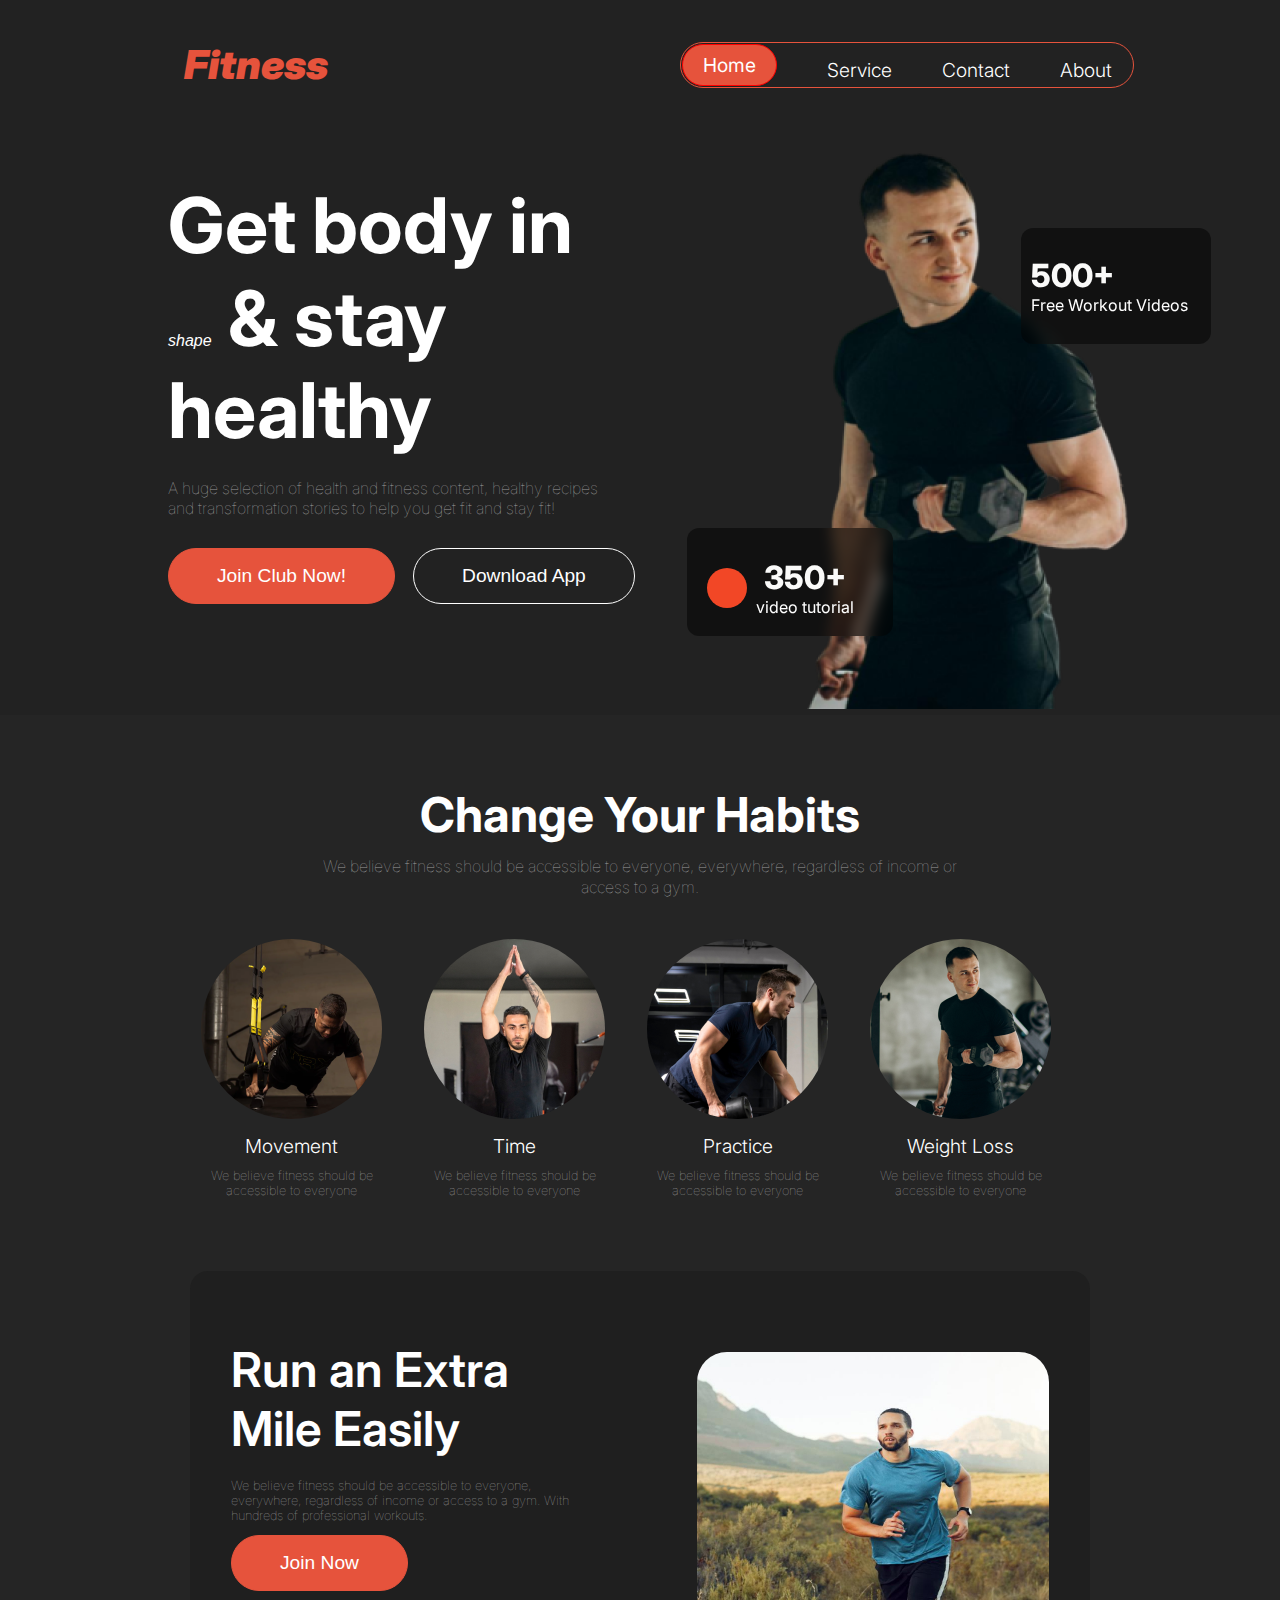
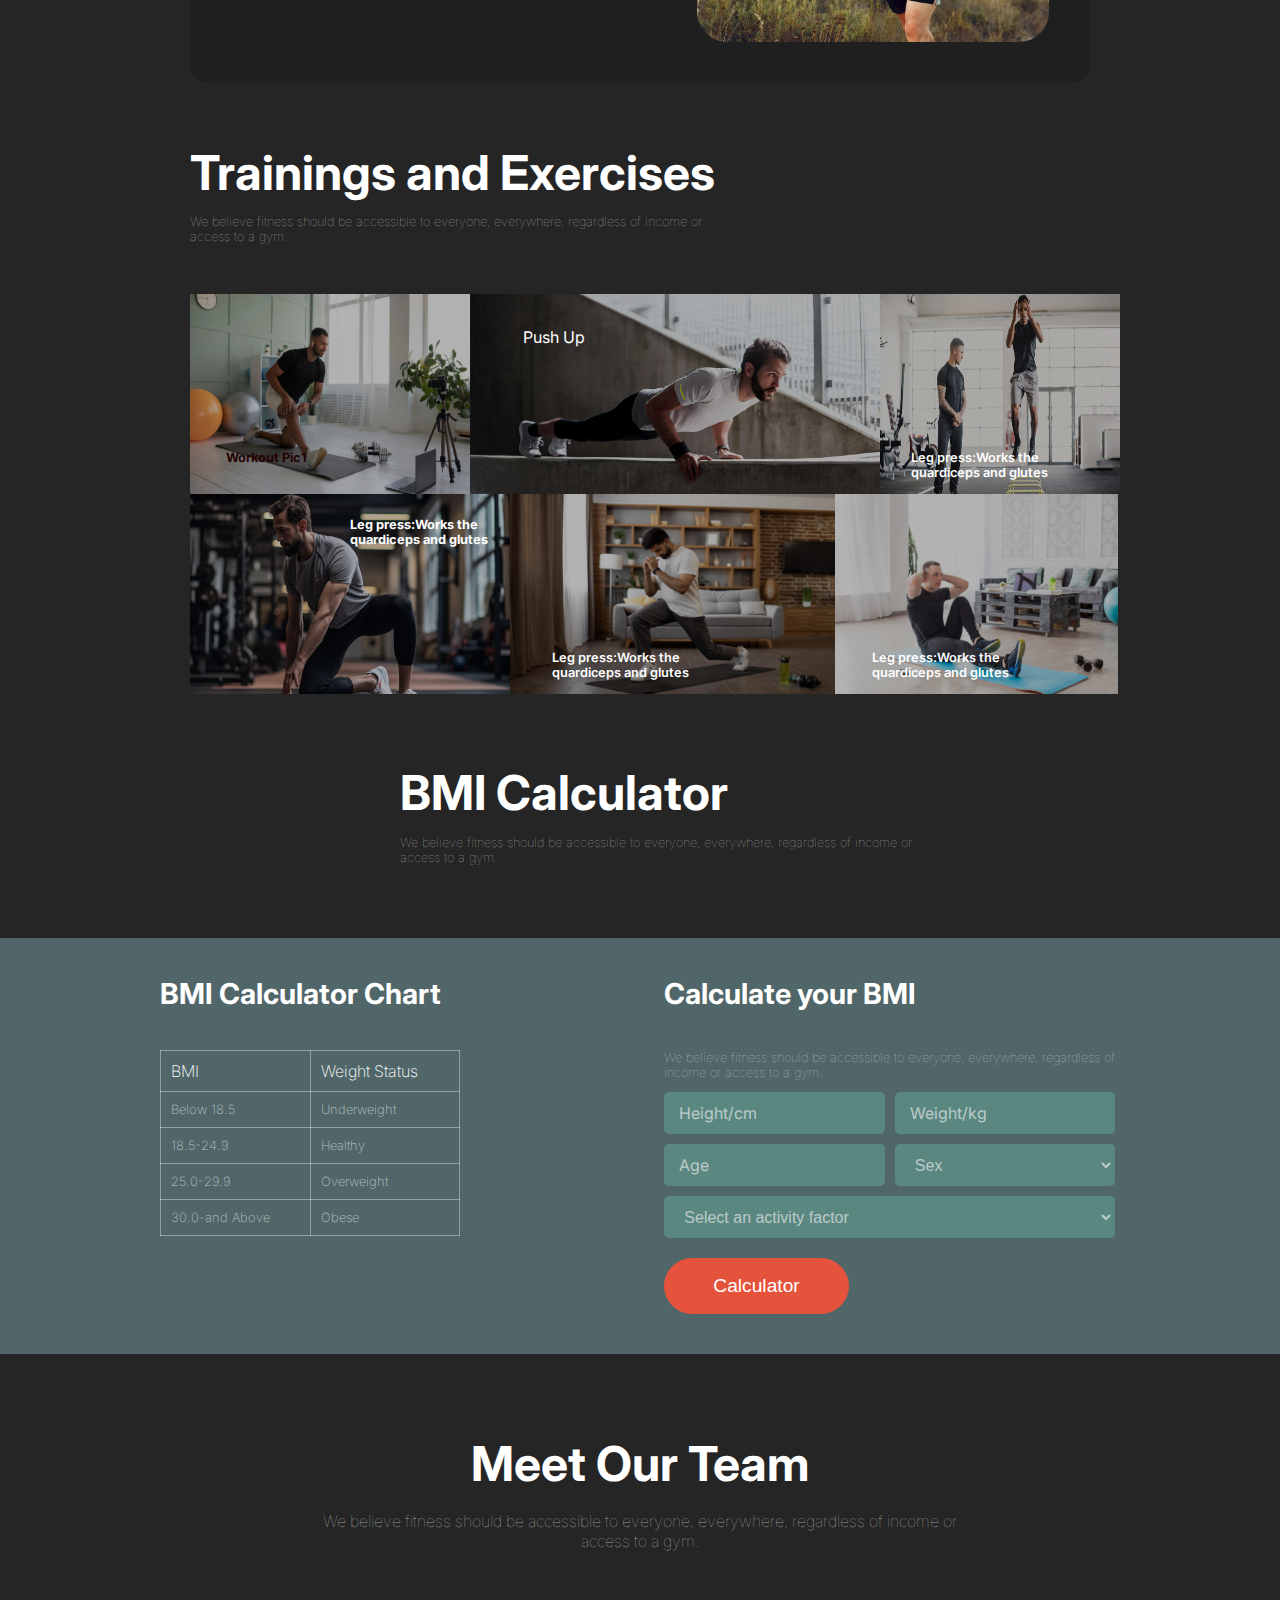
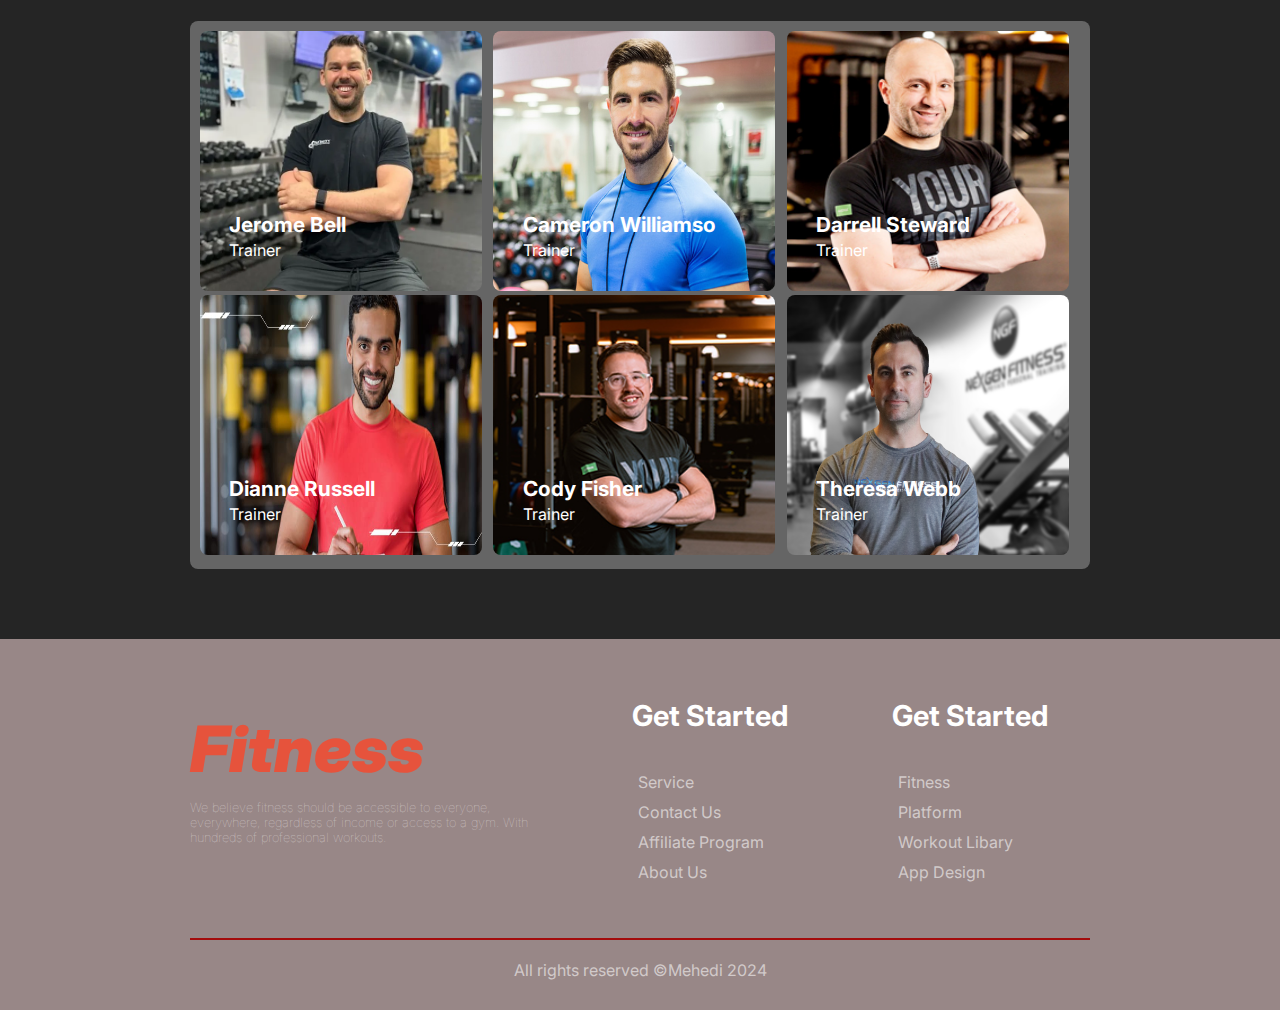
==== emni.html @ e398e217 "first commit of ass2" ====
<!DOCTYPE html>
<html lang="en">
  <head>
    <meta charset="UTF-8" />
    <meta name="viewport" content="width=device-width, initial-scale=1.0" />
    <title>Document</title>
    <link rel="preconnect" href="https://fonts.googleapis.com" />
    <link rel="preconnect" href="https://fonts.gstatic.com" crossorigin />
    <link
      href="https://fonts.googleapis.com/css2?family=Inter:ital,opsz,wght@0,14..32,100..900;1,14..32,100..900&display=swap"
      rel="stylesheet"
    />
    <link href="https://fonts.cdnfonts.com/css/miama" rel="stylesheet" />

    <link rel="stylesheet" href="vai.css" />
  </head>

  <body class="inter-normal">
    <header>
      <div class="bg-color nav-all">
        <nav class="navbar display-flex">
          <p class="nav-text"><b>Fitness</b></p>
          <ul class="nav-links">
            <li class="list-item dark-font1 home">Home</li>
            <li class="list-item">Service</li>
            <li class="list-item">Contact</li>
            <li class="list-item about">About</li>
          </ul>
        </nav>

        <div class="display-flex content-pic">
          <div class="h1-text">
            <h1 class="main-text">
              Get body in <br />
              <span class="miama">shape</span> & stay <br />
              healthy
            </h1>
            <p class="huge">
              A huge selection of health and fitness content, healthy recipes
              <br />
              and transformation stories to help you get fit and stay fit!
            </p>
            <button class="dark-font1 dark-font2 join-club">
              Join Club Now!
            </button>
            <button class="download dark-font2">Download App</button>
          </div>
          <div class="pic-1">
            <img id="ekto" src="asset/Images 2.png" alt="" />
            <div class="overlay">
              <span class="video">500+</span><br />
              Free Workout Videos
            </div>
            <div class="overlay2">
              <div class="box"></div>
              <div class="video-tutor">
                <span class="video">350+</span><br />
                video tutorial
              </div>
            </div>
          </div>
        </div>
      </div>
      <div class="habit bg-color">
        <div class="change">
          <h4 class="dark-font2 Change-Your">Change Your Habits</h4>
          <p class="huge we-belive">
            We believe fitness should be accessible to everyone, everywhere,
            regardless of income or <br />
            access to a gym.
          </p>
        </div>
        <div class="round-pic display-flex">
          <div class="round-all">
            <img class="roundpic" src="asset/image 3.png" alt="" />
            <h4 class="movement dark-font2">Movement</h4>
            <p class="we-believe">
              We believe fitness should be <br />
              accessible to everyone
            </p>
          </div>
          <div class="round-all">
            <img class="roundpic" src="asset/image 2.png" alt="" />
            <h4 class="movement dark-font2">Time</h4>
            <p class="we-believe">
              We believe fitness should be <br />
              accessible to everyone
            </p>
          </div>
          <div class="round-all">
            <img class="roundpic" src="asset/image 4.png" alt="" />
            <h4 class="movement dark-font2">Practice</h4>
            <p class="we-believe">
              We believe fitness should be <br />
              accessible to everyone
            </p>
          </div>
          <div class="round-all">
            <img class="roundpic" src="asset/image 5.png" alt="" />
            <h4 class="movement dark-font2">Weight Loss</h4>
            <p class="we-believe">
              We believe fitness should be <br />
              accessible to everyone
            </p>
          </div>
        </div>
      </div>
      <div class="mybg">
        <div class="display-flex div-inner1">
          <div class="div-inner2">
            <h3 class="run-an">
              Run an Extra <br />Mile Easily
            </h3>
            <p class="fitness">
              We believe fitness should be accessible to everyone,<br />
              everywhere, regardless of income or access to a gym. With <br />
              hundreds of professional workouts.
            </p>
            <button class="dark-font1 dark-font2 join-club">Join Now</button>
          </div>
          <div class="zoom-container">
            <img class="run" src="asset/run.jpg" alt="" />
          </div>
        </div>
      </div>
      <section>
        <div class="traning bg-color">
          <div class="rainings">
            <h3 class="dark-font2 excersice">Trainings and Exercises</h3>
            <p class="fitness">
              We believe fitness should be accessible to everyone, everywhere,
              regardless of income or <br />
              access to a gym.
            </p>

            <div class="row1">
              <div class="hatu-dhora">
                <img id="height1" src="asset/exercise1.jpg" alt="" />
                <p class="workout-c1">Workout Pic1</p>
              </div>
              <div class="hatu-dhora">
                <img class="height2" src="asset/exercise2.png" alt="" />
                <p class="workout-c2 dark-font2">Push Up</p>
              </div>
              <div class="hatu-dhora">
                <img class="height3" src="asset/exercise3.png" alt="" />
                <p class="workout-c1 leg-pres2">
                  Leg press:Works the <br />
                  quardiceps and glutes
                </p>
              </div>
            </div>
            <div class="row1 row2">
              <div class="hatu-dhora">
                <img class="height4" src="asset/exercise4.png" alt="" />
                <p class="workout-c2 leg-pres2 leg-pres3">
                  Leg press:Works the <br />
                  quardiceps and glutes
                </p>
              </div>
              <div class="hatu-dhora">
                <img class="height5" src="asset/exercise5.jpg" alt="" />
                <p class="workout-c1 leg-pres2">
                  Leg press:Works the <br />
                  quardiceps and glutes
                </p>
              </div>
              <div class="hatu-dhora">
                <img class="height6" src="asset/exercise6.jpg" alt="" />
                <p class="workout-c1 leg-pres2">
                  Leg press:Works the <br />
                  quardiceps and glutes
                </p>
              </div>
            </div>
          </div>
        </div>
      </section>
      <section class="bg-color">
        <div class="calculator">
          <h3 class="alculator">BMI Calculator</h3>
          <p class="fitness">
            We believe fitness should be accessible to everyone, everywhere,
            regardless of income or <br />
            access to a gym.
          </p>
        </div>
      </section>
      <section class="chart" >
     <div class="chart1">
      <div class="chart2">
        <h4 class="bmih4-text">BMI Calculator Chart</h4>
          <table>
            <thead>
              <tr>
                <th><span>BMI</span></th>
                <th><span>Weight Status</span></th>
              </tr>
            </thead>
            <tbody>
              <tr>
                <th>Below 18.5</th>
                <th>Underweight</th>
              </tr>
              <tr>
                <th>18.5-24.9</th>
                <th>Healthy</th>
              </tr>
              <tr>
                <th>25.0-29.9</th>
                <th>Overweight</th>
              </tr>
              <tr>
                <th>30.0-and Above</th>
                <th>Obese</th>
              </tr>
            </tbody>
          </table>

      </div>
      <div class="chart3">
        <h4 class="bmih4-text">Calculate your BMI</h4>
        <p class="fitness">We believe fitness should be accessible to everyone, everywhere, regardless of <br> 
          income or access to a gym. </p>
          <div class="now-calender container">
            <div class="date">Height/cm</div>
            <div  class="date">Weight/kg</div>
            <div  class="date">Age</div>
            <select class="first-option">
              <option class="date" value="">Sex</option>
          </select>
          <select class="first-option full-width">
              <option class="date" value="">Select an activity factor</option>
          </select>
          </div>
          <button class="dark-font1 dark-font2 join-club clak-btn">Calculator</button>
      </div>
     </div>
      </section>
      <section class="team">
        <h3 class="meet-ur">Meet Our Team</h3>
        <p class="huge we-belive">We believe fitness should be accessible to everyone, everywhere, regardless of income or <br>access to a gym.</p>
      </section>
      <section class="bg-color padding">
    <div class="team-container">
      <div class="team1">
        <div class="trainer">
          <img class="trainer-height1" src="asset/trainer1.png" alt="" />
          <h6 class="trainer-c1">Jerome Bell</h6>
          <p class="ameron">Trainer</p>
        </div>
        <div class="trainer">
          <img class="trainer-height1" src="asset/trainer2.png" alt="" />
         
          <h6 class="trainer-c1">Cameron Williamso</h6>
          <p class="ameron">Trainer</p>
        </div>
        <div class="trainer">
          <img class="trainer-height1" src="asset/trainer3.png" alt="" />
          <h6 class="trainer-c1">Darrell Steward</h6>
          <p class="ameron">Trainer</p>
        </div>
      </div>
      <div class="team1">
        <div class="trainer">
          <img class="trainer-height1" src="asset/trainer4.png" alt="" />
          <h6 class="trainer-c1">Dianne Russell</h6>
          <p class="ameron">Trainer</p>
        </div>
        <div class="trainer">
          <img class="trainer-height1" src="asset/trainer5.png" alt="" />
         
          <h6 class="trainer-c1">Cody Fisher</h6>
          <p class="ameron">Trainer</p>
        </div>
        <div class="trainer">
          <img class="trainer-height1" src="asset/trainer6.png" alt="" />
          <h6 class="trainer-c1">Theresa Webb</h6>
          <p class="ameron">Trainer</p>
        </div>
      </div>
    </div>
      </section>
   <section>
    <footer class="footer-sec">
      <div>
        <h2 class="nav-text ness">Fitness</h2>
        <p class="fitness foot-text">We believe fitness should be accessible to everyone,<br> 
          everywhere, regardless of income or access to a gym. With <br> 
          hundreds of professional workouts.</p>
      </div>
      <div class="last-list">
        <h3 class="bmih4-text started">Get Started</h3>
        <ul>
          <li>Service</li>
          <li>Contact Us</li>
          <li>Affiliate Program</li>
          <li>About Us</li>
        </ul>
      </div>
      <div class="last-list">
        <h3 class="bmih4-text started">Get Started</h3>
        <ul>
          <li>Fitness</li>
          <li>Platform</li>
          <li>Workout Libary</li>
          <li>App Design</li>
        </ul>
      </div>
    </footer>  
   </section>
   <section>
    <div class="footer">
      <div class="line"></div>
      <div class="copyright">
          All rights reserved ©Mehedi 2024
      </div>
  </div>
   </section>
    </header>
  </body>
</html>
---- vai.css ----
/* font related styles */

.inter-normal {
  font-family: "Inter", sans-serif;
  font-optical-sizing: auto;
  font-style: normal;
  margin: auto;
}

.miama {
  font-family: "Miama", sans-serif;
  font-style: italic;
  font-optical-sizing: auto;
  font-weight: 200;
}

/*  shared style */
.dark-font1 {
  background-color: #e6533c;
}

.display-flex {
  display: flex;
}

.dark-font2 {
  color: #ffffff;
}
.content-pic{
  justify-content: space-between;
}
.bg-color{
  background-color:#111111ea ;
}

/* navbar related styles */
.nav-all {
  height: 715px;
  background-color: #111111ed;
  
}

.nav-text {
  font-size: 2.5rem;
  color: #e6533c;
  font-style: italic;
  font-weight: bold;
  padding-left: 38px;
}

.navbar {
  width: 100%;
  justify-content: space-around;
  align-items: center;
}

.nav-links {
  list-style: none;
  display: flex;
  border: 1px solid #e6533c;
  justify-content: center;
  padding: 1px;
  margin-left: 60px;
  border-radius: 42px;
  align-items: center;
}

.nav-link {
  text-decoration: none;
}

.list-item {
  margin-right: 50px;
  color: #ffffff;
  font-size: 1.2rem;
  font-weight: 300;
}

.home {
  color: #ffffff;
  font-weight: 400;
  border: 1px solid red;
  border-radius: 42px;
  padding: 8px 20px 8px 20px;
  margin-left: 0;
  font-size: 1.2rem;
}

.about {
  margin-right: 20px;
}

/* pic and text related style */

.h1-text {
  /* margin-right: 190px; */
  padding-left: 168px;
}

.main-text {
  color: #ffffff;
  font-size: 4.8rem;
  line-height: 1.2;
}

#shape {
  font-weight: 100;
}

.huge {
  color: #ffffff91;
  font-weight: 100;
  margin-top: -30px;
  margin-bottom: 30px;
}

.join-club {
  margin-top: 0px;
  border: 1px solid #e6533c;
  font-weight: 100;
  font-size: 1.2rem;
  padding: 16px 48px 16px 48px;
  border-radius: 42px;
}


.download {
  margin-top: 0px;
  border: 1px solid #ffffff;
  font-weight: 300;
  font-size: 1.2rem;
  padding: 16px 48px 16px 48px;
  border-radius: 42px;
  background-color: transparent;
  margin-left: 14px;
}
.pic-1{
  padding-right: 130px;
}

.video-tutorial {
  width: 206px;
  height: 96px;
}

.overlay2 {
  position: absolute;
  width: 206px;
  height: 88PX;
  margin: -185px 0 -397px -114px;
  padding-top: 20px;
  background-color: rgba(0, 0, 0, 0.495);
  color: white;
  border-radius: 12px;
  font-size: 16px;
  text-align: center;
  /* align-items: center; */
  /* justify-content: center; */
  backdrop-filter: blur(7px);
}

.box {
  width: 40px;
  height: 40px;
  background-color: #f24726;
  border-radius: 50%;
  margin-left: 20px;
  margin-top: 20px;
}

.video-tutor {
  margin-left: 30px;
  margin-top: -50px;
}

.video {
  font-size: 2rem;
  font-weight: 800;
  color: #fafaf9;
}

.overlay {
  position: absolute;
  width: 180px;
  height: 88px;
  margin: -485px -900px 0px 220px;
  padding-top: 28px;
  padding-left: 10px;
  background-color: rgba(0, 0, 0, 0.495);
  color: white;
  border-radius: 12px;
  font-size: 16px;
  justify-content: center;
  backdrop-filter: blur(7px);
}
/* change your habit related styles */

.habit{
  margin: auto;
  padding: 0;
}
.change{
  text-align: center;
  padding-top: 5px;
  font-size: 3rem;
  line-height: 1.3;
}
.Change-Your{
  margin-bottom: 40px;
  font-weight: bold;
}
.we-belive{
  font-size: 1rem;
}
.round-pic{
   /* 40px; */

  margin-left: 190px;
}
.round-all{
  margin-right: 20px;
}
.roundpic{
  /* align-items: center; */
  /* padding-left: 50px; */
  border:1px solid transparent;
  border-radius: 50%;
  margin: 10px;
}
.movement{
  text-align: center ;
  font-size: 1.2rem;
  font-weight: 300;
  margin-top: 0px;
  margin-bottom: 10px;
}
.we-believe{
  text-align: center;
  color: #ffffff91;
  margin-top: 0px;
  font-size: .8rem;
  font-weight: 100;

}
/* div with inner section related styles */
.mybg{
  background-color:#111111ea ;
  /* margin-top: -40px; */
  padding: 20px 0px 20px 0px ;

}

.div-inner1{
  background-color: #11111143;
  margin: 40px 190px 40px  190px ;
  height: 390px;
  border: 1px solid transparent ;
  border-radius: 18px;
  justify-content: center;
  padding-top: 20px;
  box-shadow: 2px;
  
}
.div-inner2{
  text-align:left;
  padding-left: 40px;
   line-break:normal;
   width: 650px;
  /* background-color: #111111; */
  /* width: 400px; */
  /* height: 600px; */
  /* align-items: center; */
}
.run-an{
   font-size: 3rem;
   color: #ffffff;
   font-weight: 600;
   margin-bottom: 20px;
}
.fitness{
  text-align: left;
  color: #ffffff91;
  /* margin-top: 0px; */
  font-size: .8rem;
  font-weight: 100;
  
}
.zoom-container {
  /* width: 300px; */
  overflow: hidden;
  border: 1px splid transparent;
  border-width: 300px;
  /* overflow: hidden; */
  border-radius: 30px;
  /* padding-top: 10px; */
  margin: 60px 40px 40px 0px ;
}
.run{
  /* background-color: #111111; */
  /* transition: tra; */
  /* transform: scale(1.8) */
  width: 200px;
  /* transition: transform 0.3s ease;  */
  height: 120px;
  padding: 80px 180px 40px 110px ;
 
}
.zoom-container> .run {
  transform: scale(5); /* Zoom the image to 120% */
}

/* parallal picture related styles */
.traning{
  /* margin-top: 18px; */
 
}
.row1 img{
 filter: brightness(70%);
}
.rainings{
  margin-left: 190px;
  margin-right: 200px;
  gap: 0;
}
.excersice{
  /* padding-top: 5px; */
  font-size: 3rem;
  /* line-height: 1.3; */
  margin: 0px;
}
.paralell-pic{
  
}
.row1{
  display: grid;
  grid-template-columns: repeat(3, 1fr);
  margin-top: 50px;
  /* gap: 0; */
  /* position: relative; */
}
.hatu-dhora{
  /* gap: 0px; */
  position: relative;
 
}
.workout-c1{
  
  position: absolute;
  /* padding-bottom: -200px; */
  top: 70%;
  left: 13%;
  color: #240101;
  font-weight: 700;
  font-size: .8rem;
}
.workout-c2{
  position: absolute;
  top: 8%;
  left: 13%;
}

#height1{
  width: 280px;
  height: 200px;
  filter: brightness(70%);
}
.height2{
  width: 410px;
  height: 200px;
}
.height3{
  width: 240px;
  height: 200px;
}
.leg-pres2{
  color: #ffffff;
  font-weight: 600;
}
/* row 2 related styles lorem styles loremstyles loremstyles loremstyles lorem */
.row2{
  margin-top: -4px;
}
.height4{
  width: 320px;
  height: 200px;
}
.height5{
  width: 325px;
  height: 200px;
  
}
.height6{
  width: 283px;
  height: 200px;
  
}
.leg-pres3{
  
  position: absolute;
  /* padding-bottom: -200px; */
  top: 5%;
  left: 50%;
  color:#ffffff;
  font-weight: 700;
  font-size: .8rem;
}
/* BMI calculator related styles */
.calculator{
  margin-left: 400px;
  padding-top: 65px;
  padding-bottom: 60px;
  /* margin: 0px; */
}
.alculator{
  font-size: 3rem;
  color: #ffffff;
  margin: 0;
}
/* BMI calculator Chart related styles */
.chart{
  /* padding-left: 190px; */
  background-color: #012024af;
}
.chart1{
  display: flex;
  padding-left: 35px;
  padding-bottom: 40px;
  justify-content: space-evenly;
}
.bmih4-text{
  font-size: 1.8rem;
  color: #ffffff;

}
.chart2{
  margin-right: 80px ;
}
table{
  border-collapse: collapse;
  width: 300px;
}
td, th {
  border: 1px solid #ffffff60;
  padding: 10px;
  text-align: left;
 }
 th{
  font-size: .8rem;
  color:#fafaf99b;
  font-weight: 200;
 }
span{
   font-size: 1rem;
   color: #FFFFFF;
   font-weight: 200;
  }
/* now real calender made with html */
.chart3{
  /* margin-right: 80px; */
  padding-right: 40px;
}
.now-calender{
  display: grid;
  /* grid-template-columns:repeat(2, 1fr); */
  grid-template-columns: 1fr 1fr;
  grid-template-rows: 42px repeat(2, 42px);
  /* width: 282px; */
  row-gap: 10px;
  column-gap: 10px; 
}
.date{
  background-color: rgba(127, 255, 212, 0.22);
  /* border: 1 px ; */
  padding-left: 15px;
  border-radius: 5px;
  /* height: 50px; */
  display: flex;
  justify-content: left;
  align-items: center;
  color:#fafaf99b;
  /* font-weight: 100; */
  /* grid-template-columns: 1fr 2fr; */

}
.first-option{
  background-color: rgba(127, 255, 212, 0.22);
  padding-left: 15px;
  border-radius: 5px;
  font-size: 1rem;
  border: 1px solid transparent;
  color:#fafaf99b;
  /* width: 500px; */
  /* font-weight: 100; */
}
.date2{

}
.container select.full-width {
  grid-column: span 2;
}
.clak-btn{
  /* padding-top: 200px; */
  margin-top: 20px;
}

/* meet out team related styles */
.team{
  background-color:#111111ea ;
  text-align: center;
  padding-top: 80px;
  padding-bottom: 40px;
}
.meet-ur{
  font-size: 3rem;
  color: #ffffff;
  margin-top: 0px;
  /* padding-top: 50px; */
}
/* trainer pic related styles and cvsdfvdsfvfdgv */
.padding{
  /* margin-bottom: 40px; */
  padding-bottom: 70px;
}
.team-container{
  /* border: 2px solid yellow; */
  margin-left: 190px;
  margin-right: 190px;
  border-radius: 8px;
  padding: 10px;
  background-color: #f9faf94e;
  /* padding-bottom: 20px; */
  /* margin-top: 40px; */

}
.team1{
  display: grid;
  grid-template-columns: repeat(3, 1fr);
  /* gap: 0px; */
  /* pa
  d */
  /* margin-bottom:  40px; */
  /* padding-bottom: 40px; */
}
.trainer{
  /* padding-right: 0px; */
  gap: 0;
  position: relative;
}
.trainer-height1{
  width: 282px;
  height: 260px;
  border-radius: 8px;
}
.trainer-c1{
  
  position: absolute;
  
  top: 50%;
  left: 10%;
  color: #ffffff;
  font-weight: 700;
  font-size: 1.3rem;
}
.ameron{
  position: absolute;
  color: #ffffff;
  top: 73%;
  left: 10%;
}

/* footer section related styles */
.footer-sec{
  display: flex;
  background-color: #24010178;
  padding: 30px 0px 40px 190px;
  /* text-align: center; */
  align-items: center;
  gap: 70px; 

}
.ness{
  padding: 0;
  /* padding-bottom: -100px; */
  font-size: 4rem;
  margin: 0px;
  font-weight: 900;
}
.started{
  padding-left: 34px;
}
ul>li{
  list-style: none;
  padding-top: 10px;
  /* padding-right: 10px; */
  text-align: left;
  color: #ffffff91;
  font-size: 1rem;
}
.foot-lis{
  margin-right: 20px;
}

/* copyright related styles */
.footer {
  text-align: center;
  padding-bottom: 30px;
  background-color: #24010178;
  color: #aaa; /* Light gray text color */
}

.footer .line {
  border-top: 2px solid #a30c0c; /* Gray underline */
  /* margin-bottom: 10px; */
  /* text-align: center; */
  margin: 0px 190px 0px 190px;

}

.footer .copyright {
  font-size: 1rem;
  color: #ffffff91;
  padding-top: 20px;
}
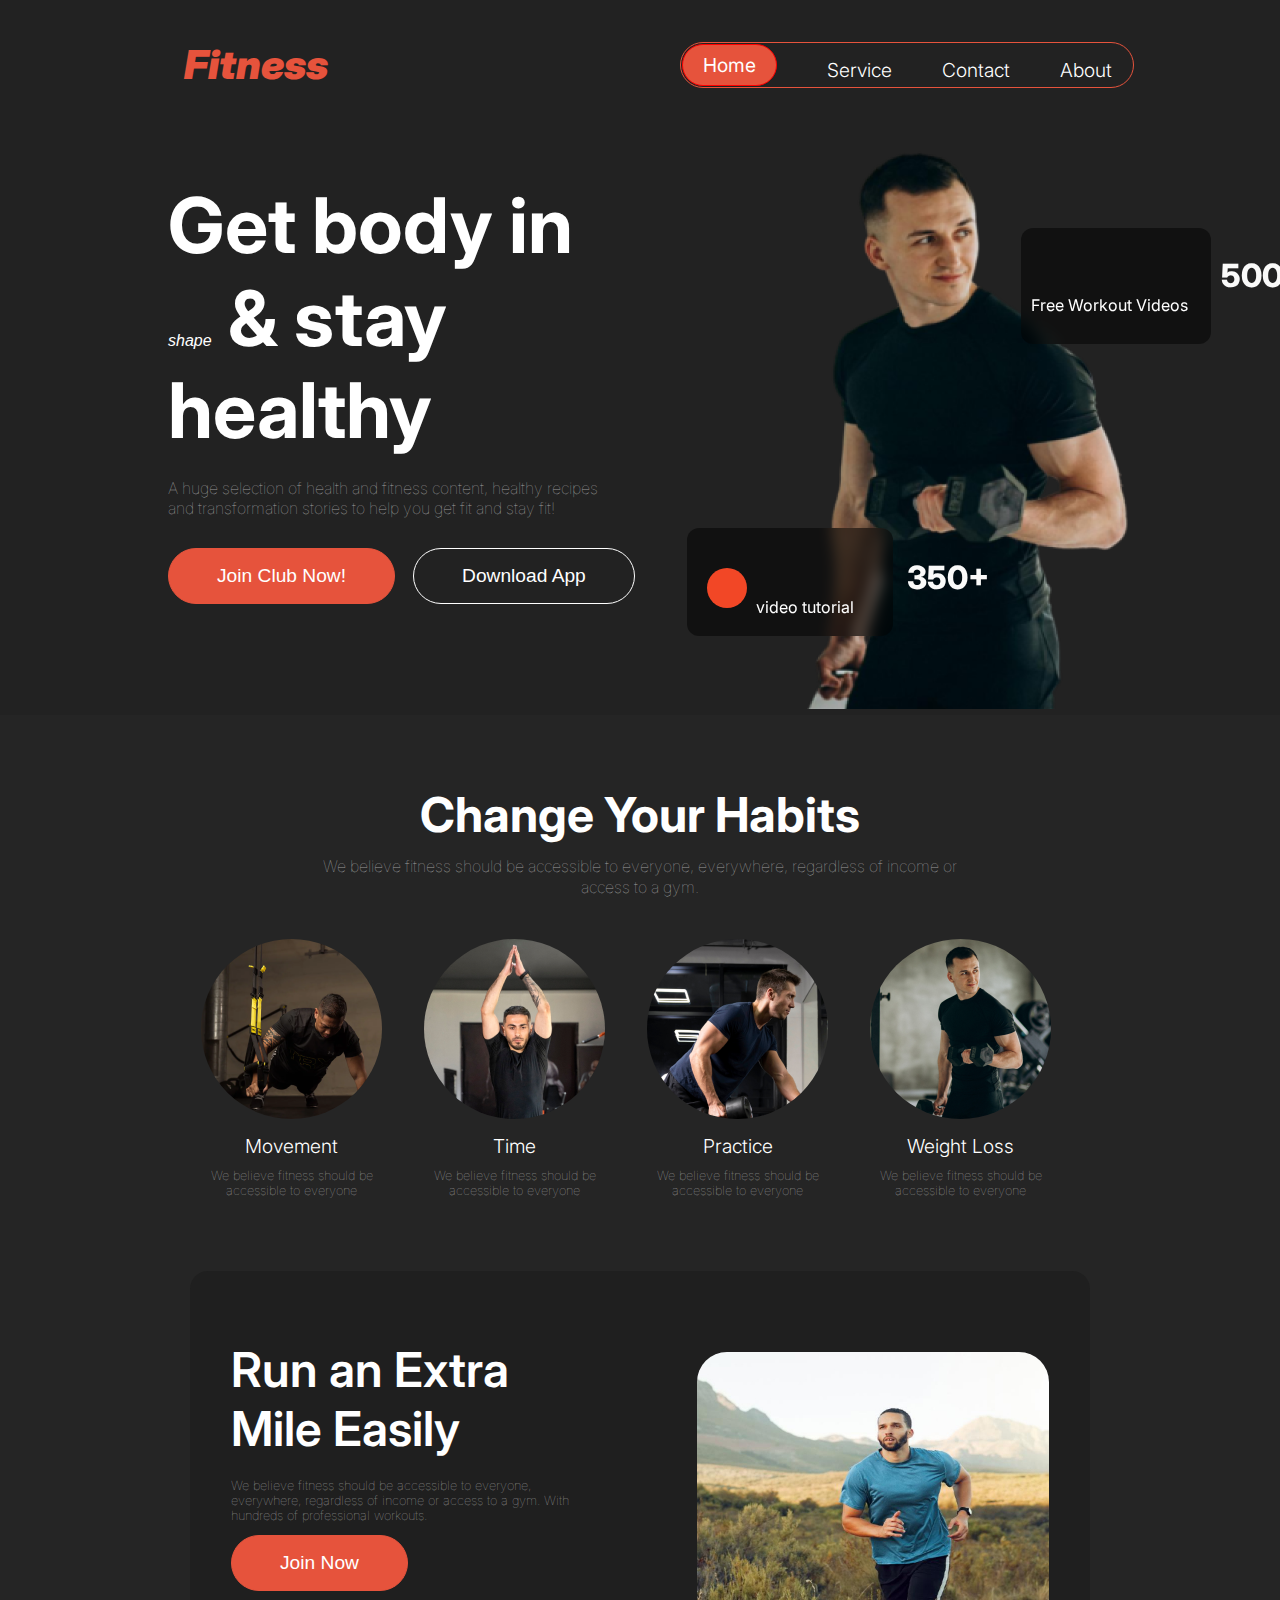
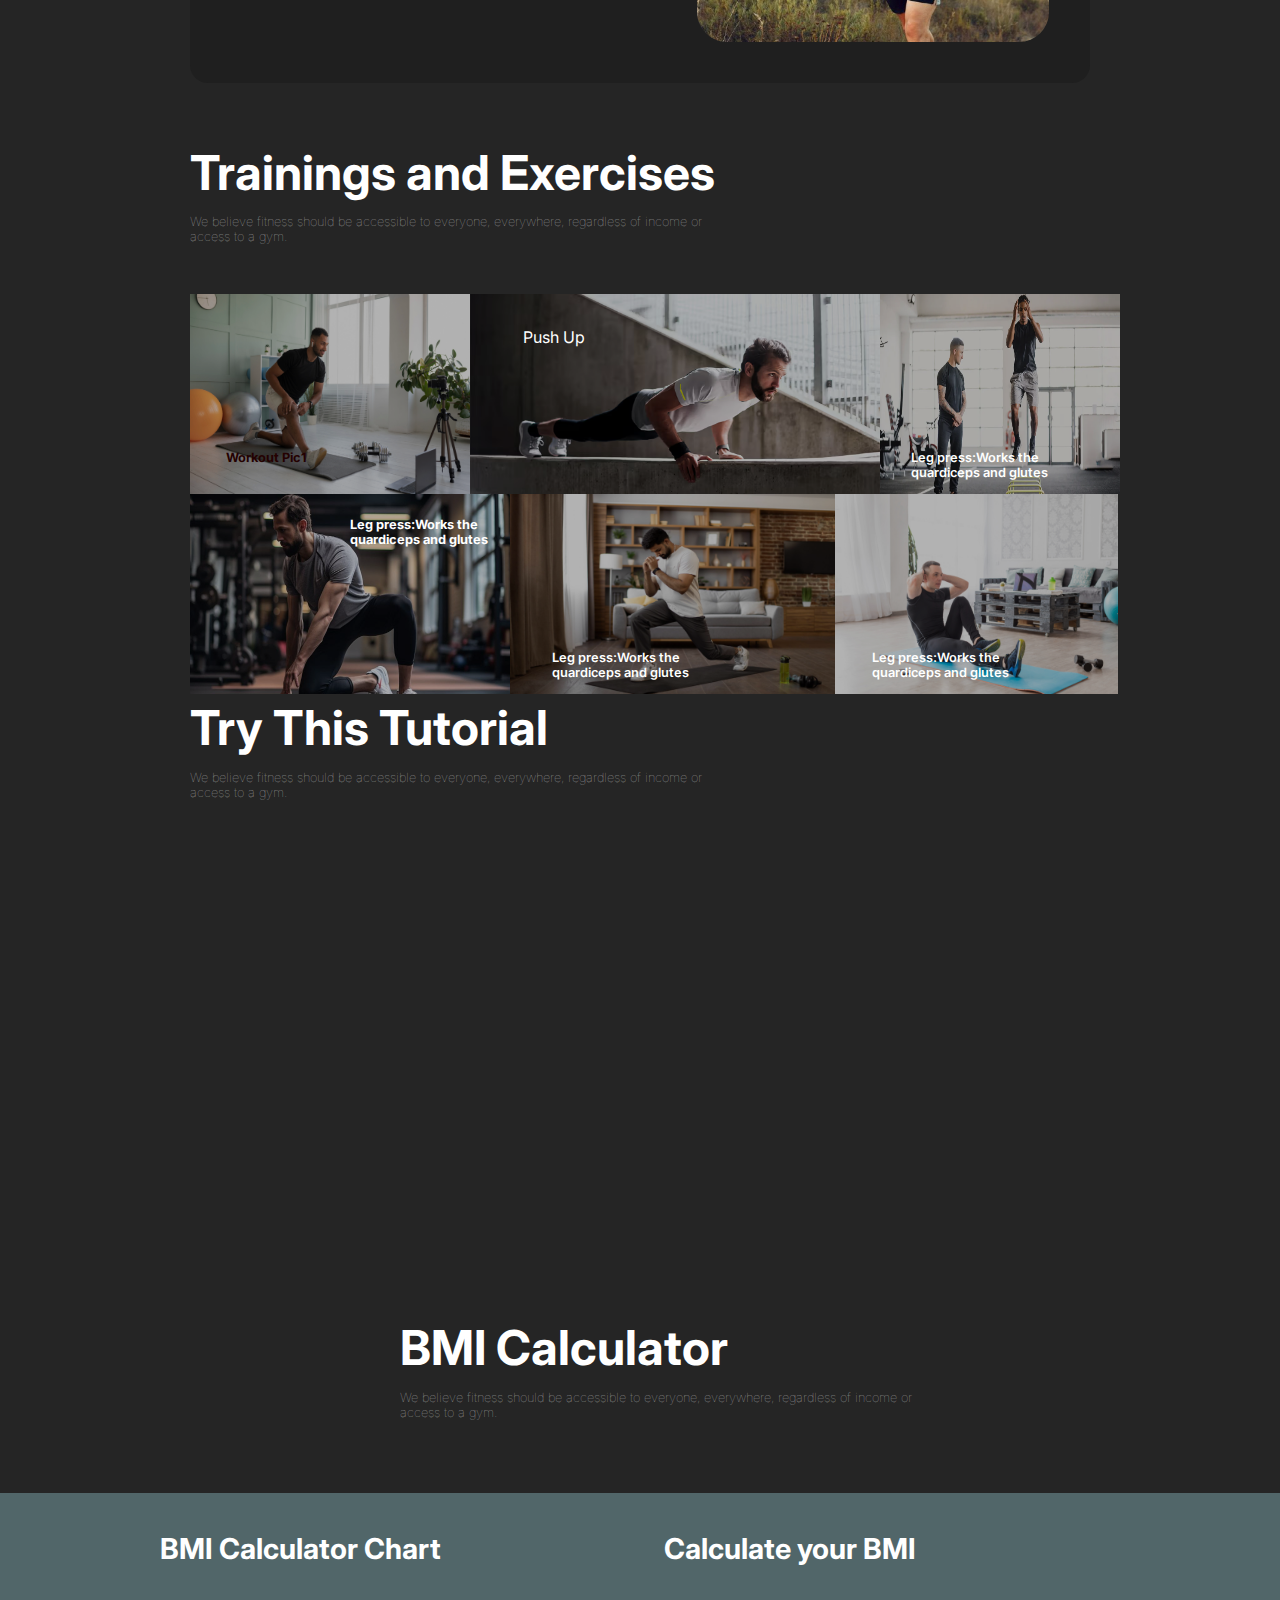
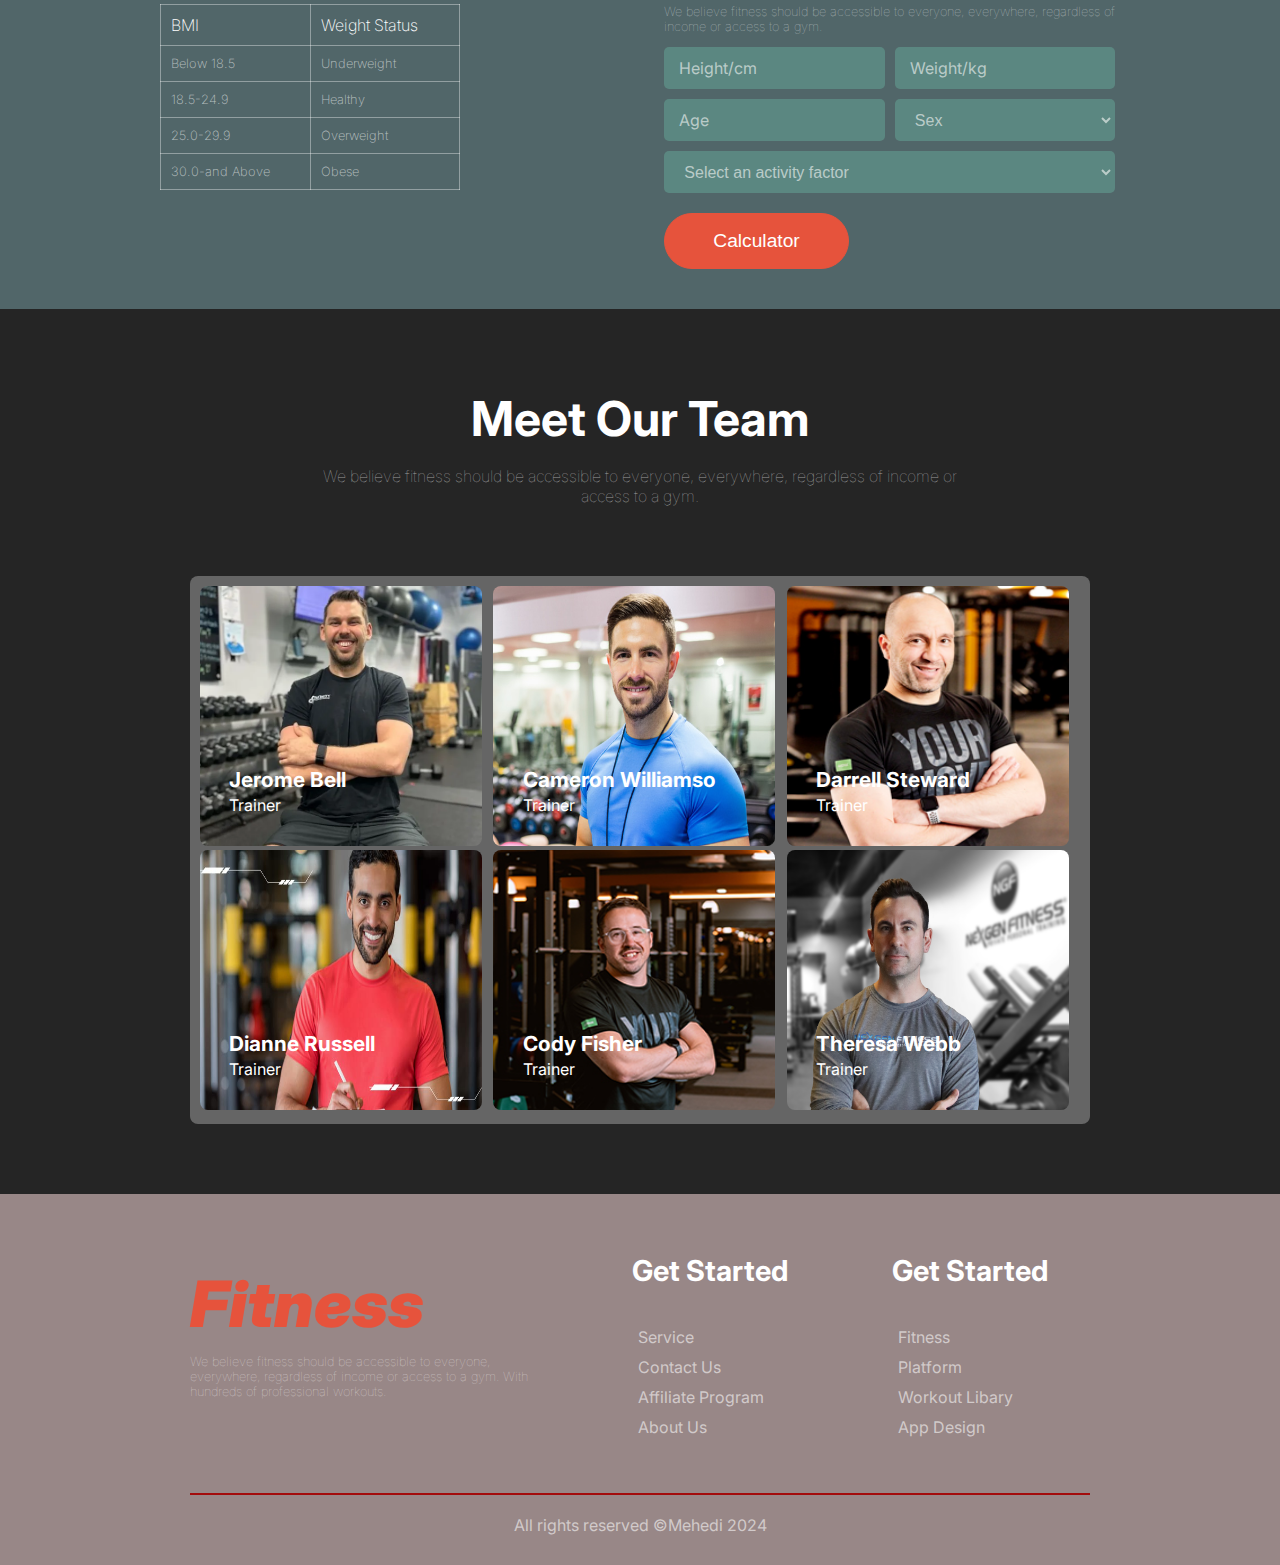
==== commit 4c8c559a: "third commit" ====
--- a/emni.html
+++ b/emni.html
@@ -1,195 +1,212 @@
 <!DOCTYPE html>
 <html lang="en">
-  <head>
-    <meta charset="UTF-8" />
-    <meta name="viewport" content="width=device-width, initial-scale=1.0" />
-    <title>Document</title>
-    <link rel="preconnect" href="https://fonts.googleapis.com" />
-    <link rel="preconnect" href="https://fonts.gstatic.com" crossorigin />
-    <link
-      href="https://fonts.googleapis.com/css2?family=Inter:ital,opsz,wght@0,14..32,100..900;1,14..32,100..900&display=swap"
-      rel="stylesheet"
-    />
-    <link href="https://fonts.cdnfonts.com/css/miama" rel="stylesheet" />
-
-    <link rel="stylesheet" href="vai.css" />
-  </head>
-
-  <body class="inter-normal">
-    <header>
-      <div class="bg-color nav-all">
-        <nav class="navbar display-flex">
-          <p class="nav-text"><b>Fitness</b></p>
-          <ul class="nav-links">
-            <li class="list-item dark-font1 home">Home</li>
-            <li class="list-item">Service</li>
-            <li class="list-item">Contact</li>
-            <li class="list-item about">About</li>
-          </ul>
-        </nav>
-
-        <div class="display-flex content-pic">
-          <div class="h1-text">
-            <h1 class="main-text">
-              Get body in <br />
-              <span class="miama">shape</span> & stay <br />
-              healthy
-            </h1>
-            <p class="huge">
-              A huge selection of health and fitness content, healthy recipes
-              <br />
-              and transformation stories to help you get fit and stay fit!
-            </p>
-            <button class="dark-font1 dark-font2 join-club">
-              Join Club Now!
-            </button>
-            <button class="download dark-font2">Download App</button>
-          </div>
-          <div class="pic-1">
-            <img id="ekto" src="asset/Images 2.png" alt="" />
-            <div class="overlay">
-              <span class="video">500+</span><br />
-              Free Workout Videos
-            </div>
-            <div class="overlay2">
-              <div class="box"></div>
-              <div class="video-tutor">
-                <span class="video">350+</span><br />
-                video tutorial
-              </div>
-            </div>
-          </div>
-        </div>
-      </div>
-      <div class="habit bg-color">
-        <div class="change">
-          <h4 class="dark-font2 Change-Your">Change Your Habits</h4>
-          <p class="huge we-belive">
-            We believe fitness should be accessible to everyone, everywhere,
-            regardless of income or <br />
-            access to a gym.
-          </p>
-        </div>
-        <div class="round-pic display-flex">
-          <div class="round-all">
-            <img class="roundpic" src="asset/image 3.png" alt="" />
-            <h4 class="movement dark-font2">Movement</h4>
-            <p class="we-believe">
-              We believe fitness should be <br />
-              accessible to everyone
-            </p>
-          </div>
-          <div class="round-all">
-            <img class="roundpic" src="asset/image 2.png" alt="" />
-            <h4 class="movement dark-font2">Time</h4>
-            <p class="we-believe">
-              We believe fitness should be <br />
-              accessible to everyone
-            </p>
-          </div>
-          <div class="round-all">
-            <img class="roundpic" src="asset/image 4.png" alt="" />
-            <h4 class="movement dark-font2">Practice</h4>
-            <p class="we-believe">
-              We believe fitness should be <br />
-              accessible to everyone
-            </p>
-          </div>
-          <div class="round-all">
-            <img class="roundpic" src="asset/image 5.png" alt="" />
-            <h4 class="movement dark-font2">Weight Loss</h4>
-            <p class="we-believe">
-              We believe fitness should be <br />
-              accessible to everyone
-            </p>
-          </div>
-        </div>
-      </div>
-      <div class="mybg">
-        <div class="display-flex div-inner1">
-          <div class="div-inner2">
-            <h3 class="run-an">
-              Run an Extra <br />Mile Easily
-            </h3>
-            <p class="fitness">
-              We believe fitness should be accessible to everyone,<br />
-              everywhere, regardless of income or access to a gym. With <br />
-              hundreds of professional workouts.
-            </p>
-            <button class="dark-font1 dark-font2 join-club">Join Now</button>
-          </div>
-          <div class="zoom-container">
-            <img class="run" src="asset/run.jpg" alt="" />
-          </div>
-        </div>
-      </div>
-      <section>
-        <div class="traning bg-color">
-          <div class="rainings">
-            <h3 class="dark-font2 excersice">Trainings and Exercises</h3>
-            <p class="fitness">
-              We believe fitness should be accessible to everyone, everywhere,
-              regardless of income or <br />
-              access to a gym.
-            </p>
-
-            <div class="row1">
-              <div class="hatu-dhora">
-                <img id="height1" src="asset/exercise1.jpg" alt="" />
-                <p class="workout-c1">Workout Pic1</p>
-              </div>
-              <div class="hatu-dhora">
-                <img class="height2" src="asset/exercise2.png" alt="" />
-                <p class="workout-c2 dark-font2">Push Up</p>
-              </div>
-              <div class="hatu-dhora">
-                <img class="height3" src="asset/exercise3.png" alt="" />
-                <p class="workout-c1 leg-pres2">
-                  Leg press:Works the <br />
-                  quardiceps and glutes
-                </p>
-              </div>
-            </div>
-            <div class="row1 row2">
-              <div class="hatu-dhora">
-                <img class="height4" src="asset/exercise4.png" alt="" />
-                <p class="workout-c2 leg-pres2 leg-pres3">
-                  Leg press:Works the <br />
-                  quardiceps and glutes
-                </p>
-              </div>
-              <div class="hatu-dhora">
-                <img class="height5" src="asset/exercise5.jpg" alt="" />
-                <p class="workout-c1 leg-pres2">
-                  Leg press:Works the <br />
-                  quardiceps and glutes
-                </p>
-              </div>
-              <div class="hatu-dhora">
-                <img class="height6" src="asset/exercise6.jpg" alt="" />
-                <p class="workout-c1 leg-pres2">
-                  Leg press:Works the <br />
-                  quardiceps and glutes
-                </p>
-              </div>
-            </div>
-          </div>
-        </div>
-      </section>
-      <section class="bg-color">
-        <div class="calculator">
-          <h3 class="alculator">BMI Calculator</h3>
+
+<head>
+  <meta charset="UTF-8" />
+  <meta name="viewport" content="width=device-width, initial-scale=1.0" />
+  <title>Document</title>
+  <link rel="preconnect" href="https://fonts.googleapis.com" />
+  <link rel="preconnect" href="https://fonts.gstatic.com" crossorigin />
+  <link
+    href="https://fonts.googleapis.com/css2?family=Inter:ital,opsz,wght@0,14..32,100..900;1,14..32,100..900&display=swap"
+    rel="stylesheet" />
+  <link href="https://fonts.cdnfonts.com/css/miama" rel="stylesheet" />
+
+  <link rel="stylesheet" href="vai.css" />
+</head>
+
+<body class="inter-normal">
+  <header>
+    <div class="bg-color nav-all">
+      <nav class="navbar display-flex">
+        <p class="nav-text"><b>Fitness</b></p>
+        <ul class="nav-links">
+          <li class="list-item dark-font1 home">Home</li>
+          <li class="list-item">Service</li>
+          <li class="list-item">Contact</li>
+          <li class="list-item about">About</li>
+        </ul>
+      </nav>
+
+      <div class="display-flex content-pic">
+        <div class="h1-text">
+          <h1 class="main-text">
+            Get body in <br />
+            <span class="miama">shape</span> & stay <br />
+            healthy
+          </h1>
+          <p class="huge">
+            A huge selection of health and fitness content, healthy recipes
+            <br />
+            and transformation stories to help you get fit and stay fit!
+          </p>
+          <button class="dark-font1 dark-font2 join-club">
+            Join Club Now!
+          </button>
+          <button class="download dark-font2">Download App</button>
+        </div>
+        <div class="pic-1">
+          <img id="ekto" src="asset/Images 2.png" alt="" />
+          <div class="overlay">
+            <span class="video">500+</span><br />
+            Free Workout Videos
+          </div>
+          <div class="overlay2">
+            <div class="box"></div>
+            <div class="video-tutor">
+              <span class="video">350+</span><br />
+              video tutorial
+            </div>
+          </div>
+        </div>
+      </div>
+    </div>
+    <div class="habit bg-color">
+      <div class="change">
+        <h4 class="dark-font2 Change-Your">Change Your Habits</h4>
+        <p class="huge we-belive">
+          We believe fitness should be accessible to everyone, everywhere,
+          regardless of income or <br />
+          access to a gym.
+        </p>
+      </div>
+      <div class="round-pic display-flex">
+        <div class="round-all">
+          <img class="roundpic" src="asset/image 3.png" alt="" />
+          <h4 class="movement dark-font2">Movement</h4>
+          <p class="we-believe">
+            We believe fitness should be <br />
+            accessible to everyone
+          </p>
+        </div>
+        <div class="round-all">
+          <img class="roundpic" src="asset/image 2.png" alt="" />
+          <h4 class="movement dark-font2">Time</h4>
+          <p class="we-believe">
+            We believe fitness should be <br />
+            accessible to everyone
+          </p>
+        </div>
+        <div class="round-all">
+          <img class="roundpic" src="asset/image 4.png" alt="" />
+          <h4 class="movement dark-font2">Practice</h4>
+          <p class="we-believe">
+            We believe fitness should be <br />
+            accessible to everyone
+          </p>
+        </div>
+        <div class="round-all">
+          <img class="roundpic" src="asset/image 5.png" alt="" />
+          <h4 class="movement dark-font2">Weight Loss</h4>
+          <p class="we-believe">
+            We believe fitness should be <br />
+            accessible to everyone
+          </p>
+        </div>
+      </div>
+    </div>
+    <div class="mybg">
+      <div class="display-flex div-inner1">
+        <div class="div-inner2">
+          <h3 class="run-an">
+            Run an Extra <br />Mile Easily
+          </h3>
+          <p class="fitness">
+            We believe fitness should be accessible to everyone,<br />
+            everywhere, regardless of income or access to a gym. With <br />
+            hundreds of professional workouts.
+          </p>
+          <button class="dark-font1 dark-font2 join-club">Join Now</button>
+        </div>
+        <div class="zoom-container">
+          <img class="run" src="asset/run.jpg" alt="" />
+        </div>
+      </div>
+    </div>
+    <section>
+      <div class="traning bg-color">
+        <div class="rainings">
+          <h3 class="dark-font2 excersice">Trainings and Exercises</h3>
           <p class="fitness">
             We believe fitness should be accessible to everyone, everywhere,
             regardless of income or <br />
             access to a gym.
           </p>
-        </div>
-      </section>
-      <section class="chart" >
-     <div class="chart1">
-      <div class="chart2">
-        <h4 class="bmih4-text">BMI Calculator Chart</h4>
+
+          <div class="row1">
+            <div class="hatu-dhora">
+              <img id="height1" src="asset/exercise1.jpg" alt="" />
+              <p class="workout-c1">Workout Pic1</p>
+            </div>
+            <div class="hatu-dhora">
+              <img class="height2" src="asset/exercise2.png" alt="" />
+              <p class="workout-c2 dark-font2">Push Up</p>
+            </div>
+            <div class="hatu-dhora">
+              <img class="height3" src="asset/exercise3.png" alt="" />
+              <p class="workout-c1 leg-pres2">
+                Leg press:Works the <br />
+                quardiceps and glutes
+              </p>
+            </div>
+          </div>
+          <div class="row1 row2">
+            <div class="hatu-dhora">
+              <img class="height4" src="asset/exercise4.png" alt="" />
+              <p class="workout-c2 leg-pres2 leg-pres3">
+                Leg press:Works the <br />
+                quardiceps and glutes
+              </p>
+            </div>
+            <div class="hatu-dhora">
+              <img class="height5" src="asset/exercise5.jpg" alt="" />
+              <p class="workout-c1 leg-pres2">
+                Leg press:Works the <br />
+                quardiceps and glutes
+              </p>
+            </div>
+            <div class="hatu-dhora">
+              <img class="height6" src="asset/exercise6.jpg" alt="" />
+              <p class="workout-c1 leg-pres2">
+                Leg press:Works the <br />
+                quardiceps and glutes
+              </p>
+            </div>
+          </div>
+        </div>
+      </div>
+    </section>
+    <section>
+      <div class="traning bg-color">
+        <div class="rainings">
+          <h3 class="dark-font2 excersice video-text">Try This Tutorial</h3>
+          <p class="fitness">
+            We believe fitness should be accessible to everyone, everywhere,
+            regardless of income or <br />
+            access to a gym.
+          </p>
+        </div>
+        <div class="video" >
+          <iframe width=930" height="400" src="https://www.youtube.com/embed/eMjyvIQbn9M?si=yUXo18F0FAfyo1Nj"
+            title="YouTube video player" frameborder="0"
+            allow="accelerometer; autoplay; clipboard-write; encrypted-media; gyroscope; picture-in-picture; web-share"
+            referrerpolicy="strict-origin-when-cross-origin" allowfullscreen></iframe>
+        </div>
+    </section>
+    <section class="bg-color">
+      <div class="calculator">
+        <h3 class="alculator">BMI Calculator</h3>
+        <p class="fitness">
+          We believe fitness should be accessible to everyone, everywhere,
+          regardless of income or <br />
+          access to a gym.
+        </p>
+      </div>
+    </section>
+    <section class="chart">
+      <div class="chart1">
+        <div class="chart2">
+          <h4 class="bmih4-text">BMI Calculator Chart</h4>
           <table>
             <thead>
               <tr>
@@ -217,107 +234,108 @@
             </tbody>
           </table>
 
-      </div>
-      <div class="chart3">
-        <h4 class="bmih4-text">Calculate your BMI</h4>
-        <p class="fitness">We believe fitness should be accessible to everyone, everywhere, regardless of <br> 
-          income or access to a gym. </p>
+        </div>
+        <div class="chart3">
+          <h4 class="bmih4-text">Calculate your BMI</h4>
+          <p class="fitness">We believe fitness should be accessible to everyone, everywhere, regardless of <br>
+            income or access to a gym. </p>
           <div class="now-calender container">
             <div class="date">Height/cm</div>
-            <div  class="date">Weight/kg</div>
-            <div  class="date">Age</div>
+            <div class="date">Weight/kg</div>
+            <div class="date">Age</div>
             <select class="first-option">
               <option class="date" value="">Sex</option>
-          </select>
-          <select class="first-option full-width">
+            </select>
+            <select class="first-option full-width">
               <option class="date" value="">Select an activity factor</option>
-          </select>
+            </select>
           </div>
           <button class="dark-font1 dark-font2 join-club clak-btn">Calculator</button>
-      </div>
-     </div>
-      </section>
-      <section class="team">
-        <h3 class="meet-ur">Meet Our Team</h3>
-        <p class="huge we-belive">We believe fitness should be accessible to everyone, everywhere, regardless of income or <br>access to a gym.</p>
-      </section>
-      <section class="bg-color padding">
-    <div class="team-container">
-      <div class="team1">
-        <div class="trainer">
-          <img class="trainer-height1" src="asset/trainer1.png" alt="" />
-          <h6 class="trainer-c1">Jerome Bell</h6>
-          <p class="ameron">Trainer</p>
-        </div>
-        <div class="trainer">
-          <img class="trainer-height1" src="asset/trainer2.png" alt="" />
-         
-          <h6 class="trainer-c1">Cameron Williamso</h6>
-          <p class="ameron">Trainer</p>
-        </div>
-        <div class="trainer">
-          <img class="trainer-height1" src="asset/trainer3.png" alt="" />
-          <h6 class="trainer-c1">Darrell Steward</h6>
-          <p class="ameron">Trainer</p>
-        </div>
-      </div>
-      <div class="team1">
-        <div class="trainer">
-          <img class="trainer-height1" src="asset/trainer4.png" alt="" />
-          <h6 class="trainer-c1">Dianne Russell</h6>
-          <p class="ameron">Trainer</p>
-        </div>
-        <div class="trainer">
-          <img class="trainer-height1" src="asset/trainer5.png" alt="" />
-         
-          <h6 class="trainer-c1">Cody Fisher</h6>
-          <p class="ameron">Trainer</p>
-        </div>
-        <div class="trainer">
-          <img class="trainer-height1" src="asset/trainer6.png" alt="" />
-          <h6 class="trainer-c1">Theresa Webb</h6>
-          <p class="ameron">Trainer</p>
-        </div>
-      </div>
-    </div>
-      </section>
-   <section>
-    <footer class="footer-sec">
-      <div>
-        <h2 class="nav-text ness">Fitness</h2>
-        <p class="fitness foot-text">We believe fitness should be accessible to everyone,<br> 
-          everywhere, regardless of income or access to a gym. With <br> 
-          hundreds of professional workouts.</p>
-      </div>
-      <div class="last-list">
-        <h3 class="bmih4-text started">Get Started</h3>
-        <ul>
-          <li>Service</li>
-          <li>Contact Us</li>
-          <li>Affiliate Program</li>
-          <li>About Us</li>
-        </ul>
-      </div>
-      <div class="last-list">
-        <h3 class="bmih4-text started">Get Started</h3>
-        <ul>
-          <li>Fitness</li>
-          <li>Platform</li>
-          <li>Workout Libary</li>
-          <li>App Design</li>
-        </ul>
-      </div>
-    </footer>  
-   </section>
-   <section>
-    <div class="footer">
-      <div class="line"></div>
-      <div class="copyright">
+        </div>
+      </div>
+    </section>
+    <section class="team">
+      <h3 class="meet-ur">Meet Our Team</h3>
+      <p class="huge we-belive">We believe fitness should be accessible to everyone, everywhere, regardless of income or
+        <br>access to a gym.</p>
+    </section>
+    <section class="bg-color padding">
+      <div class="team-container">
+        <div class="team1">
+          <div class="trainer">
+            <img class="trainer-height1" src="asset/trainer1.png" alt="" />
+            <h6 class="trainer-c1">Jerome Bell</h6>
+            <p class="ameron">Trainer</p>
+          </div>
+          <div class="trainer">
+            <img class="trainer-height1" src="asset/trainer2.png" alt="" />
+
+            <h6 class="trainer-c1">Cameron Williamso</h6>
+            <p class="ameron">Trainer</p>
+          </div>
+          <div class="trainer">
+            <img class="trainer-height1" src="asset/trainer3.png" alt="" />
+            <h6 class="trainer-c1">Darrell Steward</h6>
+            <p class="ameron">Trainer</p>
+          </div>
+        </div>
+        <div class="team1">
+          <div class="trainer">
+            <img class="trainer-height1" src="asset/trainer4.png" alt="" />
+            <h6 class="trainer-c1">Dianne Russell</h6>
+            <p class="ameron">Trainer</p>
+          </div>
+          <div class="trainer">
+            <img class="trainer-height1" src="asset/trainer5.png" alt="" />
+
+            <h6 class="trainer-c1">Cody Fisher</h6>
+            <p class="ameron">Trainer</p>
+          </div>
+          <div class="trainer">
+            <img class="trainer-height1" src="asset/trainer6.png" alt="" />
+            <h6 class="trainer-c1">Theresa Webb</h6>
+            <p class="ameron">Trainer</p>
+          </div>
+        </div>
+      </div>
+    </section>
+    <section>
+      <footer class="footer-sec">
+        <div>
+          <h2 class="nav-text ness">Fitness</h2>
+          <p class="fitness foot-text">We believe fitness should be accessible to everyone,<br>
+            everywhere, regardless of income or access to a gym. With <br>
+            hundreds of professional workouts.</p>
+        </div>
+        <div class="last-list">
+          <h3 class="bmih4-text started">Get Started</h3>
+          <ul>
+            <li>Service</li>
+            <li>Contact Us</li>
+            <li>Affiliate Program</li>
+            <li>About Us</li>
+          </ul>
+        </div>
+        <div class="last-list">
+          <h3 class="bmih4-text started">Get Started</h3>
+          <ul>
+            <li>Fitness</li>
+            <li>Platform</li>
+            <li>Workout Libary</li>
+            <li>App Design</li>
+          </ul>
+        </div>
+      </footer>
+    </section>
+    <section>
+      <div class="footer">
+        <div class="line"></div>
+        <div class="copyright">
           All rights reserved ©Mehedi 2024
-      </div>
-  </div>
-   </section>
-    </header>
-  </body>
-</html>
- +        </div>
+      </div>
+    </section>
+  </header>
+</body>
+
+</html>--- a/vai.css
+++ b/vai.css
@@ -90,7 +90,7 @@
   margin-right: 20px;
 }
 
-/* pic and text related style */
+/* pic and text related style lorem styles loremstyles loremstyles loremstyles lorem */
 
 .h1-text {
   /* margin-right: 190px; */
@@ -193,7 +193,7 @@
   justify-content: center;
   backdrop-filter: blur(7px);
 }
-/* change your habit related styles */
+/* change your habit related styles  lorem styles loremstyles loremstyles loremstyles lorem*/
 
 .habit{
   margin: auto;
@@ -242,7 +242,7 @@
   font-weight: 100;
 
 }
-/* div with inner section related styles */
+/* div with inner section related styles     lorem styles loremstyles loremstyles loremstyles lorem*/
 .mybg{
   background-color:#111111ea ;
   /* margin-top: -40px; */
@@ -309,11 +309,8 @@
   transform: scale(5); /* Zoom the image to 120% */
 }
 
-/* parallal picture related styles */
-.traning{
-  /* margin-top: 18px; */
+/* parallal picture related styles vddfsvdscvdsd  vcvvcvvcvcv  vvcdscv */
  
-}
 .row1 img{
  filter: brightness(70%);
 }
@@ -323,23 +320,16 @@
   gap: 0;
 }
 .excersice{
-  /* padding-top: 5px; */
   font-size: 3rem;
-  /* line-height: 1.3; */
   margin: 0px;
 }
-.paralell-pic{
-  
-}
+ 
 .row1{
   display: grid;
   grid-template-columns: repeat(3, 1fr);
   margin-top: 50px;
-  /* gap: 0; */
-  /* position: relative; */
 }
 .hatu-dhora{
-  /* gap: 0px; */
   position: relative;
  
 }
@@ -376,7 +366,7 @@
   color: #ffffff;
   font-weight: 600;
 }
-/* row 2 related styles lorem styles loremstyles loremstyles loremstyles lorem */
+/* row 2 related styles lorem styles loremstyles loremstyles loremstyles lorem   loremstyles lorem*/
 .row2{
   margin-top: -4px;
 }
@@ -404,7 +394,15 @@
   font-weight: 700;
   font-size: .8rem;
 }
-/* BMI calculator related styles */
+/* video extra related styles f;j;ffjklff f;j;ffjklfff;j;ffjklfff;j;ffjklfff;j;ffjklff */
+.video-text{
+ 
+}
+.video{
+  margin: 45px 190px 0px 190px;
+}
+
+/* BMI calculator related styles BMI calculator related style BMI calculator related style */
 .calculator{
   margin-left: 400px;
   padding-top: 65px;
@@ -416,7 +414,7 @@
   color: #ffffff;
   margin: 0;
 }
-/* BMI calculator Chart related styles */
+/* BMI calculator Chart related styles BMIcalculatorChartrelated styles BMI calculator les */
 .chart{
   /* padding-left: 190px; */
   background-color: #012024af;
@@ -454,7 +452,7 @@
    color: #FFFFFF;
    font-weight: 200;
   }
-/* now real calender made with html */
+/* now real calender made with html  loremstyles lorem loremstyles lorem loremstyles lorem */
 .chart3{
   /* margin-right: 80px; */
   padding-right: 40px;
@@ -492,9 +490,7 @@
   /* width: 500px; */
   /* font-weight: 100; */
 }
-.date2{
-
-}
+ 
 .container select.full-width {
   grid-column: span 2;
 }
@@ -516,7 +512,7 @@
   margin-top: 0px;
   /* padding-top: 50px; */
 }
-/* trainer pic related styles and cvsdfvdsfvfdgv */
+/* trainer pic related styles and cvsdfvdsfvfdgv  loremstyles lorem loremstyles lorem */
 .padding{
   /* margin-bottom: 40px; */
   padding-bottom: 70px;
